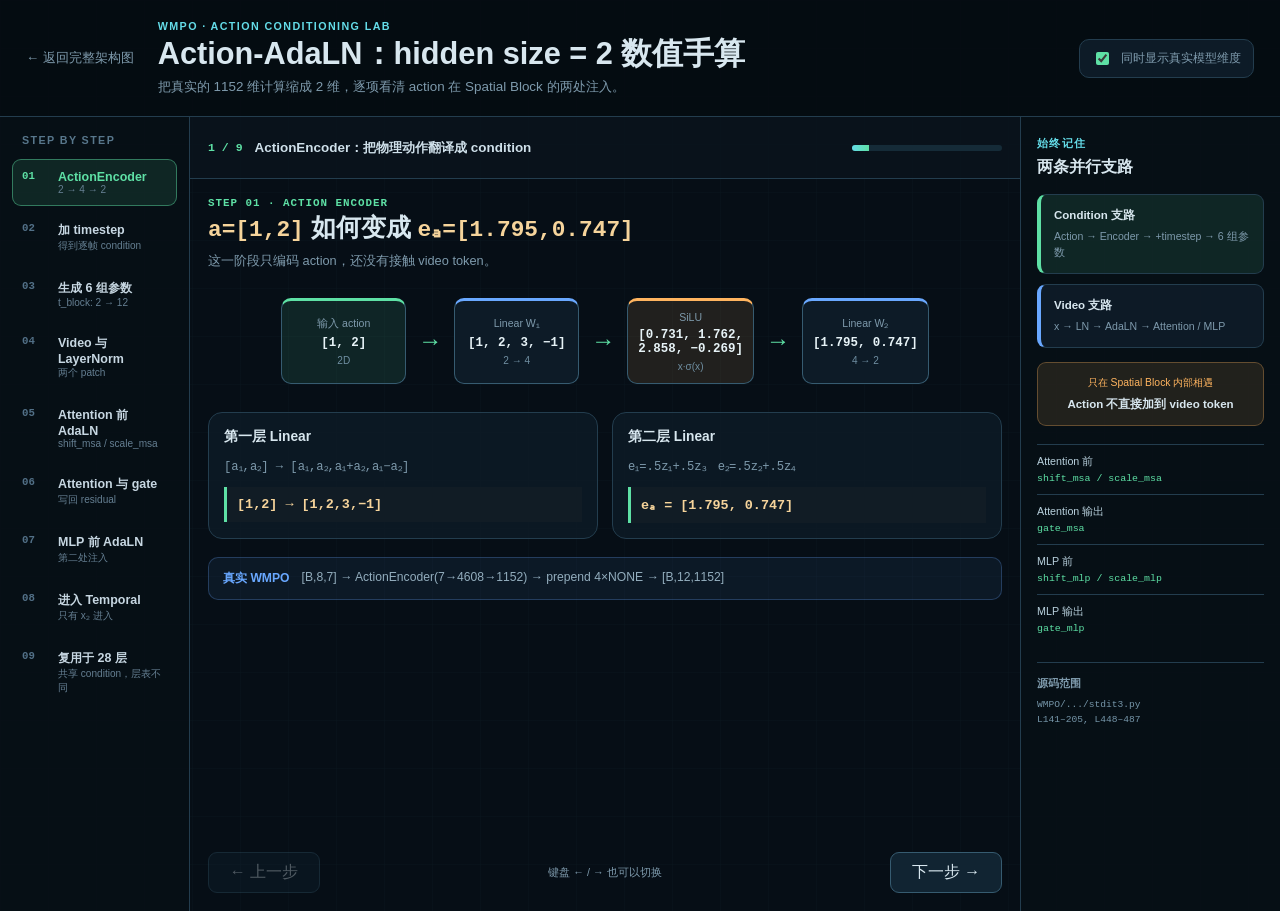
==== adaln-toy.html @ db5f6ac2 "Add STDiT3 architecture visualizer" ====
<!doctype html>
<html lang="zh-CN">
<head>
  <meta charset="UTF-8">
  <meta name="viewport" content="width=device-width, initial-scale=1.0">
  <meta name="color-scheme" content="dark">
  <title>Action-AdaLN 数值手算</title>
  <link rel="stylesheet" href="assets/adaln-toy.css">
</head>
<body class="show-real">
  <a class="skip-link" href="#lesson-stage">跳到当前步骤</a>

  <header class="toy-header">
    <div class="header-copy">
      <a href="overview.html" class="back-link">← 返回完整架构图</a>
      <div>
        <p class="eyebrow">WMPO · ACTION CONDITIONING LAB</p>
        <h1>Action-AdaLN：hidden size = 2 数值手算</h1>
        <p>把真实的 1152 维计算缩成 2 维，逐项看清 action 在 Spatial Block 的两处注入。</p>
      </div>
    </div>
    <label class="real-toggle">
      <input id="real-toggle" type="checkbox" checked>
      <span>同时显示真实模型维度</span>
    </label>
  </header>

  <main class="toy-shell">
    <nav class="step-nav" aria-label="手算步骤">
      <p class="nav-label">STEP BY STEP</p>
      <button type="button" class="step-button is-active" data-step="0"><span>01</span><strong>ActionEncoder</strong><small>2 → 4 → 2</small></button>
      <button type="button" class="step-button" data-step="1"><span>02</span><strong>加 timestep</strong><small>得到逐帧 condition</small></button>
      <button type="button" class="step-button" data-step="2"><span>03</span><strong>生成 6 组参数</strong><small>t_block: 2 → 12</small></button>
      <button type="button" class="step-button" data-step="3"><span>04</span><strong>Video 与 LayerNorm</strong><small>两个 patch</small></button>
      <button type="button" class="step-button" data-step="4"><span>05</span><strong>Attention 前 AdaLN</strong><small>shift_msa / scale_msa</small></button>
      <button type="button" class="step-button" data-step="5"><span>06</span><strong>Attention 与 gate</strong><small>写回 residual</small></button>
      <button type="button" class="step-button" data-step="6"><span>07</span><strong>MLP 前 AdaLN</strong><small>第二处注入</small></button>
      <button type="button" class="step-button" data-step="7"><span>08</span><strong>进入 Temporal</strong><small>只有 x₂ 进入</small></button>
      <button type="button" class="step-button" data-step="8"><span>09</span><strong>复用于 28 层</strong><small>共享 condition，层表不同</small></button>
    </nav>

    <section class="lesson" aria-label="Action-AdaLN 手算内容">
      <div class="lesson-toolbar">
        <div>
          <span id="step-counter">1 / 9</span>
          <strong id="step-title">ActionEncoder：把物理动作翻译成 condition</strong>
        </div>
        <div class="progress" role="progressbar" aria-label="学习进度" aria-valuemin="1" aria-valuemax="9" aria-valuenow="1">
          <div id="progress-bar"></div>
        </div>
      </div>

      <div id="lesson-stage" class="lesson-stage" tabindex="-1">
        <article class="lesson-step is-active" data-step-panel="0">
          <div class="step-heading">
            <p>STEP 01 · ACTION ENCODER</p>
            <h2><code>a=[1,2]</code> 如何变成 <code>eₐ=[1.795,0.747]</code></h2>
            <span class="takeaway">这一阶段只编码 action，还没有接触 video token。</span>
          </div>

          <div class="flow-line five">
            <div class="flow-node action"><small>输入 action</small><strong>[1, 2]</strong><em>2D</em></div>
            <i>→</i>
            <div class="flow-node"><small>Linear W₁</small><strong>[1, 2, 3, −1]</strong><em>2 → 4</em></div>
            <i>→</i>
            <div class="flow-node condition"><small>SiLU</small><strong>[0.731, 1.762,<br>2.858, −0.269]</strong><em>x·σ(x)</em></div>
            <i>→</i>
            <div class="flow-node"><small>Linear W₂</small><strong>[1.795, 0.747]</strong><em>4 → 2</em></div>
          </div>

          <div class="calc-grid">
            <section class="calc-card">
              <h3>第一层 Linear</h3>
              <code>[a₁,a₂] → [a₁,a₂,a₁+a₂,a₁−a₂]</code>
              <div class="equation">[1,2] → [1,2,3,−1]</div>
            </section>
            <section class="calc-card">
              <h3>第二层 Linear</h3>
              <code>e₁=.5z₁+.5z₃　e₂=.5z₂+.5z₄</code>
              <div class="equation">eₐ = [1.795, 0.747]</div>
            </section>
          </div>

          <div class="real-map">
            <strong>真实 WMPO</strong><span>[B,8,7] → ActionEncoder(7→4608→1152) → prepend 4×NONE → [B,12,1152]</span>
          </div>
        </article>

        <article class="lesson-step" data-step-panel="1">
          <div class="step-heading">
            <p>STEP 02 · PER-FRAME CONDITION</p>
            <h2>Action embedding 与 timestep embedding 逐元素相加</h2>
            <span class="takeaway">相加的是两个 condition 向量，不是把 action 加进 video feature。</span>
          </div>

          <div class="merge-diagram">
            <div class="merge-branch action"><small>ActionEncoder(aᵢ)</small><strong>[1.795, 0.747]</strong></div>
            <div class="merge-branch condition"><small>TimestepEmbedder(t)</small><strong>[0.2, −0.1]</strong></div>
            <div class="merge-symbol">＋</div>
            <div class="merge-result"><small>第 i 帧 condition cᵢ</small><strong>[1.995, 0.647]</strong></div>
          </div>

          <div class="formula-block">
            <span>逐帧公式</span>
            <code>cᵢ = Eₜ(t) + Eₐ(aᵢ)</code>
          </div>

          <div class="frame-strip" aria-label="12 帧 action 对齐">
            <div><b>frame 0</b><span>NONE</span></div><div><b>1</b><span>NONE</span></div><div><b>2</b><span>NONE</span></div><div><b>3</b><span>NONE</span></div>
            <div class="future"><b>4</b><span>a₀</span></div><div class="future"><b>5</b><span>a₁</span></div><div class="future"><b>6</b><span>a₂</span></div><div class="future"><b>7</b><span>a₃</span></div>
            <div class="future"><b>8</b><span>a₄</span></div><div class="future"><b>9</b><span>a₅</span></div><div class="future"><b>10</b><span>a₆</span></div><div class="future"><b>11</b><span>a₇</span></div>
          </div>

          <div class="real-map"><strong>真实 WMPO</strong><span>[B,1152] repeat 到 12 帧，再与 [B,12,1152] action embedding 相加。</span></div>
        </article>

        <article class="lesson-step" data-step-panel="2">
          <div class="step-heading">
            <p>STEP 03 · t_block</p>
            <h2><code>c=[1.995,0.647]</code> 投影成两条残差支路的 6 组参数</h2>
            <span class="takeaway">输出是调制参数，不是一个新的 feature layer。</span>
          </div>

          <div class="parameter-source">
            <div class="flow-node condition"><small>condition cᵢ</small><strong>[1.995, 0.647]</strong><em>2D</em></div>
            <i>→</i>
            <div class="flow-node action"><small>t_block</small><strong>2 → 12</strong><em>6 × hidden</em></div>
            <i>→</i>
            <div class="split-dot">分成 6 组</div>
          </div>

          <div class="parameter-groups">
            <section>
              <h3>① Self-Attention 支路</h3>
              <div class="parameter-row"><span>shift_msa</span><code>[ 0.10, −0.20 ]</code><small>加法偏移 β</small></div>
              <div class="parameter-row"><span>scale_msa</span><code>[ 0.05, 0.10 ]</code><small>乘法缩放 γ</small></div>
              <div class="parameter-row"><span>gate_msa</span><code>[ 0.80, 0.70 ]</code><small>残差门控 g</small></div>
            </section>
            <section>
              <h3>② MLP 支路</h3>
              <div class="parameter-row"><span>shift_mlp</span><code>[ −0.10, 0.05 ]</code><small>加法偏移 β</small></div>
              <div class="parameter-row"><span>scale_mlp</span><code>[ 0.02, −0.03 ]</code><small>乘法缩放 γ</small></div>
              <div class="parameter-row"><span>gate_mlp</span><code>[ 0.60, 0.90 ]</code><small>残差门控 g</small></div>
            </section>
          </div>

          <div class="real-map"><strong>真实 WMPO</strong><span>t_block: 1152 → 6912 = 6×1152，输出形状 [B,12,6,1152]。</span></div>
        </article>

        <article class="lesson-step" data-step-panel="3">
          <div class="step-heading">
            <p>STEP 04 · VIDEO BRANCH</p>
            <h2>另一条支路：两个空间 patch 先做 LayerNorm</h2>
            <span class="takeaway">这是 PatchEmbed 后的 Transformer hidden，不是 RGB 像素。</span>
          </div>

          <div class="matrix-flow">
            <div class="matrix-card">
              <small>输入 video feature x</small>
              <table><tr><td>1</td><td>3</td></tr><tr><td>2</td><td>0</td></tr></table>
              <em>2 patches × C=2</em>
            </div>
            <i>→</i>
            <div class="matrix-card norm">
              <small>LN(x)</small>
              <table><tr><td>−1</td><td>1</td></tr><tr><td>1</td><td>−1</td></tr></table>
              <em>每个 patch 沿 C 归一化</em>
            </div>
          </div>

          <div class="patch-calc">
            <div><strong>patch 0</strong><code>[1,3]　μ=2, σ≈1　→　[−1,1]</code></div>
            <div><strong>patch 1</strong><code>[2,0]　μ=1, σ≈1　→　[1,−1]</code></div>
          </div>

          <div class="real-map"><strong>真实 WMPO</strong><span>x 的符号形状为 [B,T,S,1152]；LayerNorm 设置 affine=False。</span></div>
        </article>

        <article class="lesson-step" data-step-panel="4">
          <div class="step-heading">
            <p>STEP 05 · ACTION-ADALN BEFORE ATTENTION</p>
            <h2>第一处真正注入：用 <code>shift_msa / scale_msa</code> 改写 LN(x)</h2>
            <span class="takeaway">同一帧的参数广播给这一帧的所有 S 个 patch。</span>
          </div>

          <div class="broadcast-diagram">
            <div class="parameter-stack">
              <div><span>scale_msa</span><code>[0.05, 0.10]</code></div>
              <div><span>shift_msa</span><code>[0.10, −0.20]</code></div>
              <b>沿 S 广播 ↓</b>
            </div>
            <div class="patch-results">
              <div class="patch-equation"><b>patch 0</b><code>[−1,1] × [1.05,1.10] + [0.10,−0.20]</code><strong>[−0.95, 0.90]</strong></div>
              <div class="patch-equation"><b>patch 1</b><code>[1,−1] × [1.05,1.10] + [0.10,−0.20]</code><strong>[1.15, −1.30]</strong></div>
            </div>
          </div>

          <div class="formula-block large"><span>AdaLN₁</span><code>h_attn = (1 + scale_msa) · LN₁(x) + shift_msa</code></div>

          <div class="matrix-card result-matrix">
            <small>Action-conditioned feature h_attn</small>
            <table><tr><td>−0.95</td><td>0.90</td></tr><tr><td>1.15</td><td>−1.30</td></tr></table>
            <em>Action 第一次真正改变 video hidden</em>
          </div>

          <div class="real-map"><strong>真实 WMPO</strong><span>shift/scale: [B,T,1,1152]，在每帧内部沿 S 个 spatial tokens 广播。</span></div>
        </article>

        <article class="lesson-step" data-step-panel="5">
          <div class="step-heading">
            <p>STEP 06 · SELF-ATTENTION + GATE</p>
            <h2>改变后的 hidden 生成 Q/K/V，Attention 输出再由 gate_msa 控制</h2>
            <span class="takeaway">shift/scale 改变“算什么”，gate 决定“写回多少”。</span>
          </div>

          <div class="qkv-flow">
            <div class="flow-node action"><small>h_attn</small><strong>Action-conditioned</strong></div><i>→</i>
            <div class="qkv-box"><b>Q=hWQ</b><b>K=hWK</b><b>V=hWV</b></div><i>→</i>
            <div class="flow-node"><small>Spatial Attention</small><strong>patch ↔ patch</strong></div>
          </div>

          <div class="matrix-equation-row">
            <div class="matrix-card"><small>Attn(h_attn)</small><table><tr><td>0.4</td><td>0.6</td></tr><tr><td>0.7</td><td>0.2</td></tr></table></div>
            <div class="operator">⊙<small>gate_msa<br>[0.8,0.7]</small></div>
            <div class="matrix-card"><small>gated attention</small><table><tr><td>0.32</td><td>0.42</td></tr><tr><td>0.56</td><td>0.14</td></tr></table></div>
            <div class="operator">＋<small>residual x</small></div>
            <div class="matrix-card result"><small>x₁</small><table><tr><td>1.32</td><td>3.42</td></tr><tr><td>2.56</td><td>0.14</td></tr></table></div>
          </div>

          <div class="formula-block large"><span>Attention 残差</span><code>x₁ = x + gate_msa · SpatialAttention(h_attn)</code></div>
          <div class="real-map"><strong>关键含义</strong><span>Action 通过 h_attn 改变 Q/K/V 和 attention matrix，并通过 gate_msa 控制结果写回 residual stream 的强度。</span></div>
        </article>

        <article class="lesson-step" data-step-panel="6">
          <div class="step-heading">
            <p>STEP 07 · ACTION-ADALN BEFORE MLP</p>
            <h2>第二处注入：对 x₁ 再做 LN₂ 与另一组 Action-AdaLN</h2>
            <span class="takeaway">Attention 和 MLP 使用不同的 shift、scale、gate。</span>
          </div>

          <div class="branch-pipeline">
            <div class="flow-node"><small>第一支路输出</small><strong>x₁</strong></div><i>→</i>
            <div class="flow-node"><small>Pre-Norm</small><strong>LN₂(x₁)</strong></div><i>→</i>
            <div class="flow-node action"><small>Action-AdaLN₂</small><strong>shift_mlp<br>scale_mlp</strong></div><i>→</i>
            <div class="flow-node"><small>Channel MLP</small><strong>2 → 4 → 2</strong></div><i>→</i>
            <div class="flow-node action"><small>gate + residual</small><strong>×gate_mlp + x₁</strong></div>
          </div>

          <div class="formula-stack">
            <code>h_mlp = (1 + scale_mlp) · LN₂(x₁) + shift_mlp</code>
            <code>x₂ = x₁ + gate_mlp · MLP(h_mlp)</code>
          </div>

          <div class="two-injection-summary">
            <section><b>注入点 ①</b><span>Self-Attention 前</span><code>shift_msa / scale_msa / gate_msa</code></section>
            <section><b>注入点 ②</b><span>MLP 前</span><code>shift_mlp / scale_mlp / gate_mlp</code></section>
          </div>

          <div class="real-map"><strong>一个 Spatial Block 完成</strong><span>输出 x₂ 仍为 [B,T,S,1152]，张量形状不变，内容已被 action 条件化。</span></div>
        </article>

        <article class="lesson-step" data-step-panel="7">
          <div class="step-heading">
            <p>STEP 08 · SPATIAL → TEMPORAL</p>
            <h2>进入 Temporal Block 的是 Spatial 输出 x₂，不是 Action-AdaLN 参数</h2>
            <span class="takeaway">Temporal 的直接 AdaLN condition 仍是全局 timestep。</span>
          </div>

          <div class="temporal-entry">
            <div class="spatial-block-box">
              <small>Action-conditioned Spatial Block</small>
              <strong>x → Attention 支路 → MLP 支路 → x₂</strong>
              <em>直接使用 action 生成的 6 组参数</em>
            </div>
            <i>→</i>
            <div class="reshape-box">
              <small>Rearrange</small>
              <strong>[B,T,S,C]</strong><b>↓</b><strong>[B·S,T,C]</strong>
            </div>
            <i>→</i>
            <div class="temporal-block-box">
              <small>Causal Temporal Block</small>
              <strong>同一空间位置沿 T 注意力</strong>
              <em>直接 condition：t_t = t_block(Eₜ(t))</em>
            </div>
          </div>

          <div class="not-entering">
            <div><b>进入 Temporal</b><span>x₂：已经包含 action 影响的 hidden state</span></div>
            <div><b>不直接进入 Temporal</b><span>shift_msa / scale_msa / gate_msa / shift_mlp / scale_mlp / gate_mlp</span></div>
          </div>

          <div class="formula-block large"><span>第 1 组 Block</span><code>x₁ = Temporal₁( Spatial₁(x₀, Action), timestep )</code></div>
          <div class="real-map"><strong>Temporal 形状</strong><span>[B,12,S,1152] → [B·S,12,1152]；当前 WMPO 使用 causal temporal attention。</span></div>
        </article>

        <article class="lesson-step" data-step-panel="8">
          <div class="step-heading">
            <p>STEP 09 · 28 LAYERS</p>
            <h2>ActionEncoder 与 t_block 算一次；condition 复用于 28 个 Spatial Block</h2>
            <span class="takeaway">共享的是 pᵢ，每层还会加自己的 scale_shift_tableₗ。</span>
          </div>

          <div class="shared-condition">
            <div class="condition-source"><small>每帧共享 condition</small><strong>pᵢ = t_block(Eₜ(t)+Eₐ(aᵢ))</strong><em>[6,C]</em></div>
            <div class="condition-bus"><span></span><b>同一个 pᵢ 广播到 28 层</b></div>
          </div>

          <div class="layer-sequence">
            <section><div class="table-chip">＋ Table₁</div><div class="layer spatial">Spatial 1<small>Pᵢ,₁=pᵢ+R₁</small></div><i>→</i><div class="layer temporal">Temporal 1<small>timestep</small></div></section>
            <section><div class="table-chip">＋ Table₂</div><div class="layer spatial">Spatial 2<small>Pᵢ,₂=pᵢ+R₂</small></div><i>→</i><div class="layer temporal">Temporal 2<small>timestep</small></div></section>
            <div class="omitted">⋯　Blocks 3–27　⋯</div>
            <section><div class="table-chip">＋ Table₂₈</div><div class="layer spatial">Spatial 28<small>Pᵢ,₂₈=pᵢ+R₂₈</small></div><i>→</i><div class="layer temporal">Temporal 28<small>timestep</small></div></section>
          </div>

          <div class="formula-stack final-formulas">
            <code>[β,γ,g]ᵢ,ₗ = pᵢ + scale_shift_tableₗ</code>
            <code>xᵐᵒᵈᵢ,ₗ = (1+γᵢ,ₗ)·LN(xᵢ,ₗ)+βᵢ,ₗ</code>
          </div>

          <div class="final-summary">
            <b>Action condition 是逐帧共享的</b><span>同一 pᵢ 被传给 28 个 Spatial Blocks。</span>
            <b>实际调制是 layer-specific 的</b><span>因为每层拥有不同的 scale_shift_tableₗ。</span>
          </div>

          <div class="real-map"><strong>真实主干</strong><span>[Spatial(action-conditioned) → Temporal(causal)] × 28 → Final Layer。</span></div>
        </article>
      </div>

      <footer class="lesson-footer">
        <button id="prev-step" type="button">← 上一步</button>
        <p>键盘 ← / → 也可以切换</p>
        <button id="next-step" type="button">下一步 →</button>
      </footer>
    </section>

    <aside class="concept-aside">
      <p class="aside-label">始终记住</p>
      <h2>两条并行支路</h2>
      <div class="aside-lane action">
        <b>Condition 支路</b>
        <span>Action → Encoder → +timestep → 6 组参数</span>
      </div>
      <div class="aside-lane video">
        <b>Video 支路</b>
        <span>x → LN → AdaLN → Attention / MLP</span>
      </div>
      <div class="aside-merge">
        <span>只在 Spatial Block 内部相遇</span>
        <strong>Action 不直接加到 video token</strong>
      </div>
      <dl>
        <div><dt>Attention 前</dt><dd>shift_msa / scale_msa</dd></div>
        <div><dt>Attention 输出</dt><dd>gate_msa</dd></div>
        <div><dt>MLP 前</dt><dd>shift_mlp / scale_mlp</dd></div>
        <div><dt>MLP 输出</dt><dd>gate_mlp</dd></div>
      </dl>
      <div class="source-note">
        <b>源码范围</b>
        <code>WMPO/.../stdit3.py<br>L141–205, L448–487</code>
      </div>
    </aside>
  </main>

  <script src="assets/adaln-toy.js"></script>
</body>
</html>
---- assets/adaln-toy.css ----
:root {
  color-scheme: dark;
  --bg: #071019;
  --panel: #0d1b27;
  --panel-2: #112432;
  --line: #233d4e;
  --line-strong: #365b70;
  --text: #d8e7ef;
  --muted: #7e9aac;
  --cyan: #64dce8;
  --green: #5ee0a5;
  --green-soft: rgba(94, 224, 165, .11);
  --orange: #ffb45f;
  --orange-soft: rgba(255, 180, 95, .11);
  --blue: #69a8ff;
  --red: #ff788d;
  --code: #f6d49b;
  --radius: 14px;
  font-family: Inter, "Segoe UI", "Microsoft YaHei", sans-serif;
}

* { box-sizing: border-box; }

html, body { min-height: 100%; }

body {
  margin: 0;
  overflow-x: hidden;
  background:
    linear-gradient(rgba(63, 105, 127, .055) 1px, transparent 1px),
    linear-gradient(90deg, rgba(63, 105, 127, .055) 1px, transparent 1px),
    var(--bg);
  background-size: 48px 48px;
  color: var(--text);
}

button, input { font: inherit; }
button { color: inherit; }
code { font-family: "Cascadia Code", Consolas, monospace; }

.skip-link {
  position: fixed;
  left: 12px;
  top: -80px;
  z-index: 99;
  padding: 10px 14px;
  background: var(--cyan);
  color: #061117;
  text-decoration: none;
}
.skip-link:focus { top: 12px; }

.toy-header {
  display: flex;
  min-height: 112px;
  align-items: center;
  justify-content: space-between;
  gap: 28px;
  padding: 20px 26px;
  border-bottom: 1px solid var(--line);
  background: rgba(5, 12, 18, .94);
}

.header-copy { display: flex; min-width: 0; align-items: center; gap: 24px; }
.back-link { flex: none; color: var(--muted); font-size: .82rem; text-decoration: none; }
.back-link:hover { color: var(--text); }
.eyebrow, .nav-label, .aside-label { margin: 0 0 5px; color: var(--cyan); font-size: .67rem; font-weight: 800; letter-spacing: .13em; }
h1 { margin: 0; font-size: clamp(1.45rem, 2.4vw, 2.15rem); line-height: 1.12; }
.header-copy > div > p:last-child { margin: 7px 0 0; color: var(--muted); font-size: .84rem; }

.real-toggle {
  display: flex;
  flex: none;
  align-items: center;
  gap: 9px;
  padding: 9px 12px;
  border: 1px solid var(--line);
  border-radius: 10px;
  background: var(--panel);
  color: var(--muted);
  font-size: .78rem;
}
.real-toggle input { accent-color: var(--green); }

.toy-shell {
  display: grid;
  grid-template-columns: 190px minmax(620px, 1fr) 260px;
  min-height: calc(100vh - 112px);
}

.step-nav {
  padding: 17px 12px;
  border-right: 1px solid var(--line);
  background: rgba(7, 15, 22, .94);
}
.nav-label { padding: 0 10px 8px; color: #58778c; }

.step-button {
  display: grid;
  width: 100%;
  grid-template-columns: 28px 1fr;
  gap: 0 8px;
  margin: 0 0 5px;
  padding: 10px 9px;
  border: 1px solid transparent;
  border-radius: 9px;
  background: transparent;
  cursor: pointer;
  text-align: left;
}
.step-button > span { grid-row: 1 / 3; color: #527087; font: 700 .67rem "Cascadia Code", monospace; }
.step-button strong { color: #c7d7e2; font-size: .78rem; }
.step-button small { color: #657f92; font-size: .63rem; }
.step-button:hover { background: var(--panel-2); }
.step-button.is-active { border-color: rgba(94,224,165,.45); background: var(--green-soft); }
.step-button.is-active > span, .step-button.is-active strong { color: var(--green); }

.lesson { min-width: 0; background: rgba(5, 12, 18, .35); }
.lesson-toolbar {
  display: flex;
  min-height: 62px;
  align-items: center;
  justify-content: space-between;
  gap: 20px;
  padding: 12px 18px;
  border-bottom: 1px solid var(--line);
  background: rgba(9, 19, 28, .9);
}
.lesson-toolbar > div:first-child { display: flex; min-width: 0; align-items: center; gap: 12px; }
#step-counter { flex: none; color: var(--green); font: 700 .72rem "Cascadia Code", monospace; }
#step-title { overflow: hidden; color: #cfe0ea; font-size: .84rem; text-overflow: ellipsis; white-space: nowrap; }
.progress { width: 150px; height: 6px; overflow: hidden; border-radius: 99px; background: #152b38; }
#progress-bar { width: 11.11%; height: 100%; background: linear-gradient(90deg, var(--cyan), var(--green)); transition: width .25s ease; }

.lesson-stage { min-height: 660px; padding: 18px; outline: none; }
.lesson-step { display: none; animation: step-in .2s ease; }
.lesson-step.is-active { display: block; }
@keyframes step-in { from { opacity: .35; transform: translateY(5px); } to { opacity: 1; transform: none; } }

.step-heading { margin-bottom: 18px; }
.step-heading p { margin: 0 0 4px; color: var(--green); font: 800 .68rem "Cascadia Code", monospace; letter-spacing: .09em; }
.step-heading h2 { margin: 0; font-size: clamp(1.15rem, 2vw, 1.55rem); line-height: 1.25; }
.step-heading h2 code { color: var(--code); font-size: .92em; }
.takeaway { display: block; margin-top: 8px; color: var(--muted); font-size: .8rem; }

.flow-line, .parameter-source, .qkv-flow, .branch-pipeline, .matrix-flow, .matrix-equation-row, .temporal-entry {
  display: flex;
  align-items: center;
  justify-content: center;
  gap: 12px;
}
.flow-line { margin: 28px 0; }
.flow-line > i, .parameter-source > i, .qkv-flow > i, .branch-pipeline > i, .matrix-flow > i, .temporal-entry > i {
  color: var(--green);
  font-size: 1.5rem;
  font-style: normal;
}

.flow-node {
  display: flex;
  min-width: 125px;
  min-height: 86px;
  flex-direction: column;
  align-items: center;
  justify-content: center;
  gap: 5px;
  padding: 10px;
  border: 1px solid var(--line-strong);
  border-top: 3px solid var(--blue);
  border-radius: 10px;
  background: var(--panel);
  text-align: center;
}
.flow-node.action { border-top-color: var(--green); background: var(--green-soft); }
.flow-node.condition { border-top-color: var(--orange); background: var(--orange-soft); }
.flow-node small { color: var(--muted); font-size: .66rem; }
.flow-node strong { color: #e7f3f7; font: 700 .78rem "Cascadia Code", monospace; }
.flow-node em { color: #6f8ea1; font-size: .63rem; font-style: normal; }

.calc-grid, .parameter-groups, .two-injection-summary { display: grid; grid-template-columns: repeat(2, minmax(0, 1fr)); gap: 14px; margin: 18px 0; }
.calc-card, .parameter-groups > section, .two-injection-summary > section {
  padding: 15px;
  border: 1px solid var(--line);
  border-radius: var(--radius);
  background: rgba(13, 27, 39, .78);
}
.calc-card h3, .parameter-groups h3 { margin: 0 0 10px; font-size: .86rem; }
.calc-card code { color: var(--muted); font-size: .76rem; }
.equation { margin-top: 12px; padding: 10px; border-left: 3px solid var(--green); background: #111c25; color: var(--code); font: 700 .84rem "Cascadia Code", monospace; }

.real-map { display: none; margin-top: 18px; padding: 12px 14px; border: 1px solid rgba(105,168,255,.26); border-radius: 10px; background: rgba(105,168,255,.07); font-size: .76rem; }
.show-real .real-map { display: flex; gap: 12px; }
.real-map strong { flex: none; color: var(--blue); }
.real-map span { color: #93adbd; }

.merge-diagram {
  position: relative;
  display: grid;
  max-width: 760px;
  grid-template-columns: 1fr 64px 1fr;
  grid-template-rows: auto auto;
  gap: 14px 22px;
  margin: 32px auto;
}
.merge-branch { padding: 16px; border: 1px solid var(--line); border-top: 3px solid var(--green); border-radius: 12px; background: var(--green-soft); text-align: center; }
.merge-branch.condition { grid-column: 1; grid-row: 2; border-top-color: var(--orange); background: var(--orange-soft); }
.merge-branch small, .merge-result small { display: block; margin-bottom: 7px; color: var(--muted); }
.merge-branch strong, .merge-result strong { color: var(--code); font: 800 1rem "Cascadia Code", monospace; }
.merge-symbol { grid-column: 2; grid-row: 1 / 3; align-self: center; color: var(--green); font-size: 2.4rem; text-align: center; }
.merge-result { grid-column: 3; grid-row: 1 / 3; align-self: center; padding: 24px 16px; border: 2px solid var(--green); border-radius: 14px; background: rgba(94,224,165,.14); text-align: center; }

.formula-block { display: flex; max-width: 760px; align-items: center; gap: 15px; margin: 18px auto; padding: 14px 16px; border-left: 4px solid var(--orange); background: #111b23; }
.formula-block span { flex: none; color: var(--muted); font-size: .72rem; }
.formula-block code { color: var(--code); font-size: .9rem; }
.formula-block.large { max-width: 900px; }

.frame-strip { display: grid; grid-template-columns: repeat(12, minmax(48px, 1fr)); gap: 5px; margin: 26px 0; }
.frame-strip div { padding: 8px 3px; border: 1px solid var(--line); border-radius: 7px; background: var(--panel); text-align: center; }
.frame-strip div.future { border-color: rgba(94,224,165,.4); background: var(--green-soft); }
.frame-strip b, .frame-strip span { display: block; font-size: .62rem; }
.frame-strip b { color: var(--muted); }
.frame-strip span { margin-top: 4px; color: #d8e8ef; font-family: "Cascadia Code", monospace; }

.parameter-source { margin: 18px 0 24px; }
.split-dot { padding: 12px 18px; border-radius: 99px; background: var(--green); color: #06120d; font-size: .74rem; font-weight: 800; }
.parameter-groups > section:first-child { border-top: 3px solid var(--cyan); }
.parameter-groups > section:last-child { border-top: 3px solid var(--green); }
.parameter-row { display: grid; grid-template-columns: 110px 1fr 90px; align-items: center; gap: 10px; padding: 10px 0; border-top: 1px solid var(--line); }
.parameter-row span { color: #b7d0dc; font: 700 .73rem "Cascadia Code", monospace; }
.parameter-row code { color: var(--code); font-size: .77rem; }
.parameter-row small { color: var(--muted); font-size: .63rem; text-align: right; }

.matrix-flow { margin: 38px 0; }
.matrix-card { min-width: 210px; padding: 15px; border: 1px solid var(--line); border-top: 3px solid var(--blue); border-radius: 12px; background: var(--panel); text-align: center; }
.matrix-card.norm, .matrix-card.result { border-top-color: var(--green); }
.matrix-card small { display: block; margin-bottom: 10px; color: var(--muted); }
.matrix-card em { display: block; margin-top: 9px; color: #6c889a; font-size: .64rem; font-style: normal; }
.matrix-card table { margin: auto; border-collapse: collapse; font: 800 .9rem "Cascadia Code", monospace; }
.matrix-card td { min-width: 58px; padding: 10px; border: 1px solid #426276; color: var(--code); }
.patch-calc { display: grid; max-width: 760px; grid-template-columns: 1fr 1fr; gap: 12px; margin: auto; }
.patch-calc div { padding: 13px; border: 1px solid var(--line); border-radius: 10px; background: rgba(13,27,39,.72); }
.patch-calc strong { display: block; margin-bottom: 7px; color: var(--green); }
.patch-calc code { color: #a7bfcc; font-size: .75rem; }

.broadcast-diagram { display: grid; grid-template-columns: 240px 1fr; gap: 18px; margin: 22px 0; }
.parameter-stack { padding: 15px; border: 1px solid rgba(94,224,165,.35); border-radius: 12px; background: var(--green-soft); }
.parameter-stack div { display: flex; justify-content: space-between; gap: 10px; padding: 9px 0; border-bottom: 1px solid rgba(94,224,165,.18); }
.parameter-stack span { color: var(--muted); font-size: .7rem; }
.parameter-stack code { color: var(--code); font-size: .72rem; }
.parameter-stack b { display: block; margin-top: 16px; color: var(--green); font-size: .73rem; text-align: center; }
.patch-results { display: grid; gap: 10px; }
.patch-equation { display: grid; grid-template-columns: 70px 1fr 130px; align-items: center; gap: 12px; padding: 13px; border: 1px solid var(--line); border-radius: 11px; background: var(--panel); }
.patch-equation b { color: var(--cyan); }
.patch-equation code { color: #9cb3c1; font-size: .72rem; }
.patch-equation strong { color: var(--code); font: 800 .78rem "Cascadia Code", monospace; }
.result-matrix { max-width: 300px; margin: 18px auto; border-color: rgba(94,224,165,.5); }

.qkv-flow, .branch-pipeline { margin: 30px 0; }
.qkv-box { display: flex; flex-direction: column; gap: 7px; padding: 13px 18px; border: 1px solid var(--line); border-radius: 10px; background: var(--panel-2); color: var(--code); font: .75rem "Cascadia Code", monospace; }
.matrix-equation-row { margin: 26px 0; }
.matrix-equation-row .matrix-card { min-width: 155px; }
.matrix-equation-row .matrix-card td { min-width: 45px; padding: 8px; }
.operator { color: var(--green); font-size: 1.7rem; text-align: center; }
.operator small { display: block; margin-top: 5px; color: var(--muted); font-size: .58rem; line-height: 1.4; }

.branch-pipeline { gap: 8px; }
.branch-pipeline .flow-node { min-width: 110px; }
.formula-stack { display: grid; gap: 10px; max-width: 850px; margin: 18px auto; }
.formula-stack code { padding: 14px 16px; border-left: 4px solid var(--green); background: #111b23; color: var(--code); font-size: .86rem; }
.two-injection-summary section { display: grid; grid-template-columns: 110px 1fr; gap: 7px 12px; }
.two-injection-summary b { grid-row: 1 / 3; color: var(--green); }
.two-injection-summary span { color: #c7d8e1; }
.two-injection-summary code { color: var(--muted); font-size: .72rem; }

.temporal-entry { margin: 42px 0; }
.spatial-block-box, .reshape-box, .temporal-block-box { min-height: 145px; padding: 17px; border: 1px solid var(--line); border-radius: 14px; background: var(--panel); text-align: center; }
.spatial-block-box { border-top: 3px solid var(--green); }
.temporal-block-box { border-top: 3px solid var(--cyan); }
.reshape-box { min-width: 150px; border-top: 3px solid var(--blue); }
.spatial-block-box small, .reshape-box small, .temporal-block-box small { display: block; margin-bottom: 12px; color: var(--muted); }
.spatial-block-box strong, .temporal-block-box strong { display: block; max-width: 240px; color: #e1eef3; font-size: .79rem; }
.spatial-block-box em, .temporal-block-box em { display: block; margin-top: 12px; color: #7692a3; font-size: .64rem; font-style: normal; }
.reshape-box strong, .reshape-box b { display: block; color: var(--code); font: 700 .74rem "Cascadia Code", monospace; }
.reshape-box b { margin: 6px; color: var(--green); }
.not-entering { display: grid; grid-template-columns: 1fr 1fr; gap: 12px; }
.not-entering div { padding: 14px; border: 1px solid var(--line); border-radius: 10px; background: rgba(13,27,39,.75); }
.not-entering div:first-child { border-left: 4px solid var(--green); }
.not-entering div:last-child { border-left: 4px solid var(--red); }
.not-entering b, .not-entering span { display: block; }
.not-entering b { margin-bottom: 7px; font-size: .76rem; }
.not-entering span { color: var(--muted); font-size: .69rem; }

.shared-condition { max-width: 880px; margin: 20px auto 10px; }
.condition-source { max-width: 520px; margin: auto; padding: 15px; border: 1px solid rgba(94,224,165,.4); border-radius: 12px; background: var(--green-soft); text-align: center; }
.condition-source small, .condition-source strong, .condition-source em { display: block; }
.condition-source small { color: var(--muted); }
.condition-source strong { margin: 7px 0; color: var(--code); font: 800 .82rem "Cascadia Code", monospace; }
.condition-source em { color: #7593a4; font-size: .63rem; font-style: normal; }
.condition-bus { position: relative; height: 54px; text-align: center; }
.condition-bus::before { content: ""; position: absolute; left: 50%; top: 0; width: 3px; height: 24px; background: var(--green); }
.condition-bus span { position: absolute; left: 8%; right: 8%; top: 23px; height: 3px; background: var(--green); }
.condition-bus b { position: relative; top: 34px; padding: 3px 8px; background: var(--bg); color: var(--green); font-size: .68rem; }
.layer-sequence { display: grid; grid-template-columns: repeat(4, minmax(0,1fr)); gap: 10px; margin-top: 12px; }
.layer-sequence section { position: relative; display: grid; grid-template-columns: 1fr 20px 1fr; align-items: center; gap: 5px; padding-top: 29px; }
.layer-sequence section::before { content: "↓"; position: absolute; top: 0; left: 50%; color: var(--green); }
.table-chip { position: absolute; left: 50%; top: 6px; transform: translateX(-50%); color: var(--orange); font: 700 .6rem "Cascadia Code", monospace; white-space: nowrap; }
.layer { min-height: 75px; padding: 12px 7px; border: 1px solid var(--line); border-radius: 9px; background: var(--panel); color: #d6e6ed; font-size: .72rem; text-align: center; }
.layer.spatial { border-top: 3px solid var(--green); }
.layer.temporal { border-top: 3px solid var(--cyan); }
.layer small { display: block; margin-top: 7px; color: var(--muted); font-size: .55rem; }
.layer-sequence section > i { color: var(--green); font-style: normal; }
.omitted { display: flex; min-height: 104px; align-items: center; justify-content: center; border: 1px dashed var(--line-strong); border-radius: 10px; color: var(--muted); font: .7rem "Cascadia Code", monospace; }
.final-formulas { grid-template-columns: 1fr 1fr; max-width: none; }
.final-summary { display: grid; grid-template-columns: 220px 1fr; gap: 8px 14px; padding: 15px; border: 1px solid var(--line); border-radius: 12px; background: rgba(13,27,39,.75); }
.final-summary b { color: var(--green); font-size: .75rem; }
.final-summary span { color: var(--muted); font-size: .72rem; }

.lesson-footer { display: flex; align-items: center; justify-content: space-between; padding: 13px 18px 18px; }
.lesson-footer button { min-width: 112px; padding: 9px 13px; border: 1px solid var(--line-strong); border-radius: 9px; background: var(--panel-2); cursor: pointer; }
.lesson-footer button:hover:not(:disabled) { border-color: var(--green); color: var(--green); }
.lesson-footer button:disabled { opacity: .35; cursor: default; }
.lesson-footer p { color: var(--muted); font-size: .67rem; }

.concept-aside { padding: 20px 16px; border-left: 1px solid var(--line); background: rgba(7,15,22,.94); }
.concept-aside h2 { margin: 0 0 16px; font-size: 1.02rem; }
.aside-lane { margin-bottom: 10px; padding: 13px; border: 1px solid var(--line); border-left: 4px solid var(--green); border-radius: 9px; background: var(--green-soft); }
.aside-lane.video { border-left-color: var(--blue); background: rgba(105,168,255,.07); }
.aside-lane b, .aside-lane span { display: block; }
.aside-lane b { margin-bottom: 6px; font-size: .72rem; }
.aside-lane span { color: var(--muted); font-size: .66rem; line-height: 1.45; }
.aside-merge { margin: 14px 0; padding: 13px; border: 1px solid rgba(255,180,95,.3); border-radius: 9px; background: var(--orange-soft); text-align: center; }
.aside-merge span, .aside-merge strong { display: block; }
.aside-merge span { color: var(--orange); font-size: .65rem; }
.aside-merge strong { margin-top: 7px; font-size: .72rem; }
.concept-aside dl { margin: 18px 0; }
.concept-aside dl div { padding: 10px 0; border-top: 1px solid var(--line); }
.concept-aside dt { color: #b8d0dc; font-size: .67rem; }
.concept-aside dd { margin: 4px 0 0; color: var(--green); font: .62rem "Cascadia Code", monospace; }
.source-note { padding-top: 14px; border-top: 1px solid var(--line); }
.source-note b, .source-note code { display: block; }
.source-note b { margin-bottom: 7px; color: var(--muted); font-size: .66rem; }
.source-note code { overflow-wrap: anywhere; color: #7595a8; font-size: .6rem; line-height: 1.5; }

@media (max-width: 1180px) {
  .toy-shell { grid-template-columns: 174px minmax(560px,1fr); }
  .concept-aside { display: none; }
  .flow-line { flex-wrap: wrap; }
  .branch-pipeline { flex-wrap: wrap; }
}

@media (max-width: 820px) {
  .toy-header { align-items: flex-start; flex-direction: column; }
  .header-copy { align-items: flex-start; flex-direction: column; gap: 10px; }
  .toy-shell { display: block; }
  .step-nav { display: flex; overflow-x: auto; gap: 6px; padding: 9px; border-right: 0; border-bottom: 1px solid var(--line); }
  .nav-label { display: none; }
  .step-button { flex: 0 0 150px; margin: 0; }
  .lesson-stage { min-height: 0; padding: 14px; }
  .lesson-toolbar { align-items: flex-start; flex-direction: column; }
  .progress { width: 100%; }
  .calc-grid, .parameter-groups, .two-injection-summary, .not-entering, .final-formulas { grid-template-columns: 1fr; }
  .frame-strip { grid-template-columns: repeat(6,1fr); }
  .broadcast-diagram { grid-template-columns: 1fr; }
  .matrix-equation-row, .temporal-entry { flex-wrap: wrap; }
  .layer-sequence { grid-template-columns: 1fr 1fr; }
}

@media (max-width: 560px) {
  .toy-header { padding: 16px; }
  .real-toggle { width: 100%; }
  .flow-line, .parameter-source, .qkv-flow, .branch-pipeline, .matrix-flow { flex-direction: column; }
  .flow-line > i, .parameter-source > i, .qkv-flow > i, .branch-pipeline > i, .matrix-flow > i { transform: rotate(90deg); }
  .flow-node { width: 100%; }
  .merge-diagram { display: flex; flex-direction: column; }
  .merge-symbol { transform: rotate(0); }
  .frame-strip { grid-template-columns: repeat(4,1fr); }
  .patch-calc { grid-template-columns: 1fr; }
  .patch-equation { grid-template-columns: 1fr; }
  .parameter-row { grid-template-columns: 1fr; }
  .parameter-row small { text-align: left; }
  .layer-sequence { grid-template-columns: 1fr; }
  .final-summary { grid-template-columns: 1fr; }
  .lesson-footer p { display: none; }
}

@media (prefers-reduced-motion: reduce) {
  .lesson-step { animation: none; }
  #progress-bar { transition: none; }
}
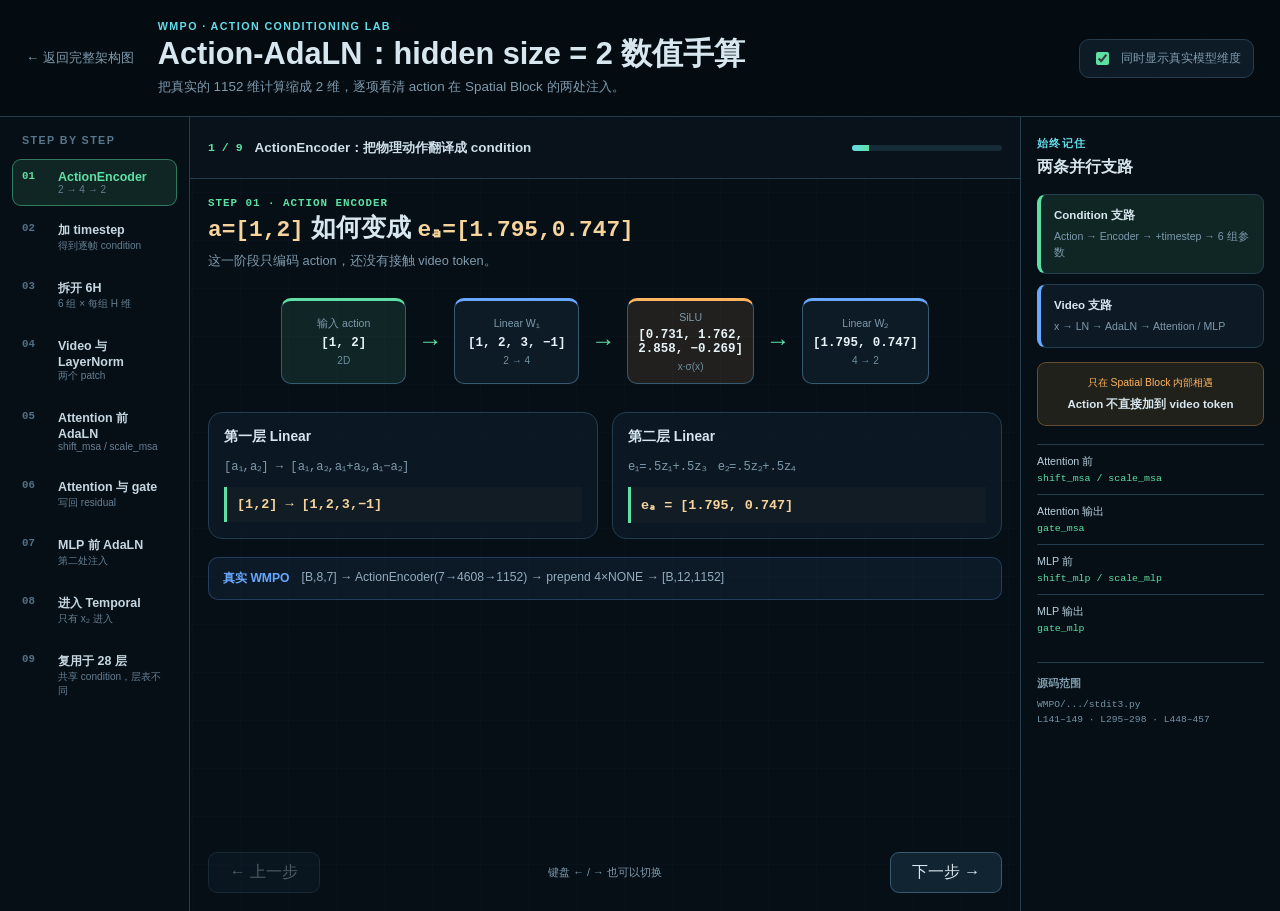
==== commit d8ea25d6: "Refine Action-AdaLN architecture visualizations" ====
--- a/adaln-toy.html
+++ b/adaln-toy.html
@@ -30,7 +30,7 @@
       <p class="nav-label">STEP BY STEP</p>
       <button type="button" class="step-button is-active" data-step="0"><span>01</span><strong>ActionEncoder</strong><small>2 → 4 → 2</small></button>
       <button type="button" class="step-button" data-step="1"><span>02</span><strong>加 timestep</strong><small>得到逐帧 condition</small></button>
-      <button type="button" class="step-button" data-step="2"><span>03</span><strong>生成 6 组参数</strong><small>t_block: 2 → 12</small></button>
+      <button type="button" class="step-button" data-step="2"><span>03</span><strong>拆开 6H</strong><small>6 组 × 每组 H 维</small></button>
       <button type="button" class="step-button" data-step="3"><span>04</span><strong>Video 与 LayerNorm</strong><small>两个 patch</small></button>
       <button type="button" class="step-button" data-step="4"><span>05</span><strong>Attention 前 AdaLN</strong><small>shift_msa / scale_msa</small></button>
       <button type="button" class="step-button" data-step="5"><span>06</span><strong>Attention 与 gate</strong><small>写回 residual</small></button>
@@ -117,34 +117,65 @@
         <article class="lesson-step" data-step-panel="2">
           <div class="step-heading">
             <p>STEP 03 · t_block</p>
-            <h2><code>c=[1.995,0.647]</code> 投影成两条残差支路的 6 组参数</h2>
-            <span class="takeaway">输出是调制参数，不是一个新的 feature layer。</span>
+            <h2><code>6H</code> 不是 6 个数，而是 <code>6 组 × 每组 H 个数</code></h2>
+            <span class="takeaway">本例 H=2，所以 t_block 输出 6×2=12 个数；每连续 2 个数构成一组 H 维向量。</span>
           </div>
 
           <div class="parameter-source">
-            <div class="flow-node condition"><small>condition cᵢ</small><strong>[1.995, 0.647]</strong><em>2D</em></div>
-            <i>→</i>
-            <div class="flow-node action"><small>t_block</small><strong>2 → 12</strong><em>6 × hidden</em></div>
-            <i>→</i>
-            <div class="split-dot">分成 6 组</div>
-          </div>
-
-          <div class="parameter-groups">
+            <div class="flow-node condition"><small>condition cᵢ</small><strong>[1.995, 0.647]</strong><em>H = 2 个数</em></div>
+            <i>→</i>
+            <div class="tblock-node">
+              <small>t_block</small>
+              <span>SiLU</span>
+              <i>→</i>
+              <span>Linear(H, 6H)</span>
+              <strong>2 → 12</strong>
+            </div>
+            <i>→</i>
+            <div class="sixh-result"><small>一条长向量</small><strong>6H = 6 × 2 = 12</strong><em>12 个数</em></div>
+          </div>
+
+          <section class="sixh-explainer" aria-labelledby="sixh-title">
+            <div class="sixh-title-row">
+              <div><small>t_block 的原始输出</small><h3 id="sixh-title">最后一维长度 = 12</h3></div>
+              <code>[B·T, 12]</code>
+            </div>
+
+            <div class="twelve-values" aria-label="12 个输出值，按顺序每两个切成一组">
+              <div class="parameter-pair attn-mod"><span class="pair-index">第 1 组</span><b>shift_msa</b><div><code>0.10</code><code>−0.20</code></div><small>H=2 个通道</small></div>
+              <div class="parameter-pair attn-mod"><span class="pair-index">第 2 组</span><b>scale_msa</b><div><code>0.05</code><code>0.10</code></div><small>H=2 个通道</small></div>
+              <div class="parameter-pair attn-gate"><span class="pair-index">第 3 组</span><b>gate_msa</b><div><code>0.80</code><code>0.70</code></div><small>H=2 个通道</small></div>
+              <div class="parameter-pair mlp-mod"><span class="pair-index">第 4 组</span><b>shift_mlp</b><div><code>−0.10</code><code>0.05</code></div><small>H=2 个通道</small></div>
+              <div class="parameter-pair mlp-mod"><span class="pair-index">第 5 组</span><b>scale_mlp</b><div><code>0.02</code><code>−0.03</code></div><small>H=2 个通道</small></div>
+              <div class="parameter-pair mlp-gate"><span class="pair-index">第 6 组</span><b>gate_mlp</b><div><code>0.60</code><code>0.90</code></div><small>H=2 个通道</small></div>
+            </div>
+
+            <div class="shape-pipeline" aria-label="源码中的 reshape、层参数相加、重新展平和切分顺序">
+              <div><small>t_block 输出</small><code>[B·T, 6H]</code></div><i>→</i>
+              <div><small>reshape</small><code>[B,T,6,H]</code></div><i>→</i>
+              <div><small>加本层 Table</small><code>+ [1,1,6,H]</code></div><i>→</i>
+              <div><small>rearrange</small><code>[B,T,1,6H]</code></div><i>→</i>
+              <div><small>chunk(6, dim=-1)</small><code>6 × [B,T,1,H]</code></div>
+            </div>
+            <p class="toy-table-note">为了只讲清 6H，这次手算把 <code>scale_shift_table</code> 设为 0；真实模型中每个 Spatial Block 都会先加上自己的一张 <code>[6,H]</code> 表。</p>
+          </section>
+
+          <div class="sixh-routing" aria-label="六组参数的使用位置">
             <section>
-              <h3>① Self-Attention 支路</h3>
-              <div class="parameter-row"><span>shift_msa</span><code>[ 0.10, −0.20 ]</code><small>加法偏移 β</small></div>
-              <div class="parameter-row"><span>scale_msa</span><code>[ 0.05, 0.10 ]</code><small>乘法缩放 γ</small></div>
-              <div class="parameter-row"><span>gate_msa</span><code>[ 0.80, 0.70 ]</code><small>残差门控 g</small></div>
+              <h3>Attention 半边</h3>
+              <div class="route-target"><code>shift_msa + scale_msa</code><i>→</i><b>Attention 前 AdaLN</b></div>
+              <div class="route-target"><code>gate_msa</code><i>→</i><b>Attention 输出写回</b></div>
             </section>
             <section>
-              <h3>② MLP 支路</h3>
-              <div class="parameter-row"><span>shift_mlp</span><code>[ −0.10, 0.05 ]</code><small>加法偏移 β</small></div>
-              <div class="parameter-row"><span>scale_mlp</span><code>[ 0.02, −0.03 ]</code><small>乘法缩放 γ</small></div>
-              <div class="parameter-row"><span>gate_mlp</span><code>[ 0.60, 0.90 ]</code><small>残差门控 g</small></div>
+              <h3>MLP 半边</h3>
+              <div class="route-target"><code>shift_mlp + scale_mlp</code><i>→</i><b>MLP 前 AdaLN</b></div>
+              <div class="route-target"><code>gate_mlp</code><i>→</i><b>MLP 输出写回</b></div>
             </section>
           </div>
 
-          <div class="real-map"><strong>真实 WMPO</strong><span>t_block: 1152 → 6912 = 6×1152，输出形状 [B,12,6,1152]。</span></div>
+          <div class="not-six-scalars"><strong>最容易误解的地方</strong><span><code>6H</code> ≠ 6 个标量。每一组都要逐通道调制 hidden，所以每组必须保留完整的 H 维。</span></div>
+
+          <div class="real-map"><strong>真实 WMPO</strong><span>H=1152：<code>[B·12,1152] → [B·12,6912]</code>，Block 内 reshape 为 <code>[B,12,6,1152]</code>。也就是 6 组参数，每组都有 1152 个通道值。</span></div>
         </article>
 
         <article class="lesson-step" data-step-panel="3">
@@ -357,7 +388,7 @@
       </dl>
       <div class="source-note">
         <b>源码范围</b>
-        <code>WMPO/.../stdit3.py<br>L141–205, L448–487</code>
+        <code>WMPO/.../stdit3.py<br>L141–149 · L295–298 · L448–457</code>
       </div>
     </aside>
   </main>
--- a/assets/adaln-toy.css
+++ b/assets/adaln-toy.css
@@ -223,6 +223,62 @@
 
 .parameter-source { margin: 18px 0 24px; }
 .split-dot { padding: 12px 18px; border-radius: 99px; background: var(--green); color: #06120d; font-size: .74rem; font-weight: 800; }
+.tblock-node, .sixh-result {
+  display: flex;
+  min-width: 180px;
+  min-height: 104px;
+  flex-direction: column;
+  align-items: center;
+  justify-content: center;
+  gap: 5px;
+  padding: 12px;
+  border: 1px solid var(--line-strong);
+  border-top: 3px solid var(--green);
+  border-radius: 11px;
+  background: var(--panel);
+  text-align: center;
+}
+.tblock-node small, .sixh-result small { color: var(--muted); font-size: .65rem; }
+.tblock-node span { color: #b8cdd8; font: 700 .7rem "Cascadia Code", monospace; }
+.tblock-node i { color: var(--green); font-style: normal; }
+.tblock-node strong, .sixh-result strong { color: var(--code); font: 800 .84rem "Cascadia Code", monospace; }
+.sixh-result { border-top-color: var(--orange); background: var(--orange-soft); }
+.sixh-result em { color: var(--orange); font-size: .66rem; font-style: normal; }
+.sixh-explainer { margin: 22px 0; }
+.sixh-title-row { display: flex; align-items: end; justify-content: space-between; gap: 16px; margin-bottom: 11px; }
+.sixh-title-row small { color: var(--muted); font-size: .66rem; }
+.sixh-title-row h3 { margin: 3px 0 0; font-size: .94rem; }
+.sixh-title-row > code { color: var(--code); font-size: .76rem; }
+.twelve-values { display: grid; grid-template-columns: repeat(6, minmax(118px, 1fr)); gap: 7px; }
+.parameter-pair { position: relative; padding: 11px 8px 10px; border-top: 4px solid var(--cyan); background: rgba(100,220,232,.07); text-align: center; }
+.parameter-pair.attn-gate { border-top-color: var(--blue); background: rgba(105,168,255,.07); }
+.parameter-pair.mlp-mod { border-top-color: var(--green); background: var(--green-soft); }
+.parameter-pair.mlp-gate { border-top-color: var(--orange); background: var(--orange-soft); }
+.parameter-pair .pair-index { display: block; margin-bottom: 5px; color: var(--muted); font-size: .59rem; }
+.parameter-pair b { display: block; min-height: 20px; color: #d9e9ef; font: 700 .68rem "Cascadia Code", monospace; }
+.parameter-pair > div { display: grid; grid-template-columns: 1fr 1fr; gap: 3px; margin: 8px 0 7px; }
+.parameter-pair > div code { padding: 8px 3px; background: rgba(6,15,22,.72); color: var(--code); font-size: .7rem; }
+.parameter-pair small { color: var(--muted); font-size: .58rem; }
+.shape-pipeline { display: grid; grid-template-columns: 1fr 20px 1fr 20px 1fr 20px 1fr 20px 1.15fr; align-items: center; gap: 5px; margin-top: 11px; padding: 11px 13px; border-left: 4px solid var(--green); background: rgba(13,27,39,.78); }
+.shape-pipeline div { min-width: 0; text-align: center; }
+.shape-pipeline small, .shape-pipeline code { display: block; }
+.shape-pipeline small { margin-bottom: 5px; color: var(--muted); font-size: .57rem; }
+.shape-pipeline code { color: var(--code); font-size: .62rem; white-space: nowrap; }
+.shape-pipeline i { color: var(--green); font-style: normal; text-align: center; }
+.toy-table-note { margin: 8px 0 0; color: var(--muted); font-size: .64rem; line-height: 1.55; }
+.toy-table-note code { color: var(--code); }
+.sixh-routing { display: grid; grid-template-columns: repeat(2, minmax(0,1fr)); gap: 12px; margin: 18px 0; }
+.sixh-routing > section { padding: 13px; border: 1px solid var(--line); border-top: 3px solid var(--cyan); border-radius: 11px; background: rgba(13,27,39,.74); }
+.sixh-routing > section:last-child { border-top-color: var(--green); }
+.sixh-routing h3 { margin: 0 0 9px; font-size: .78rem; }
+.route-target { display: grid; grid-template-columns: minmax(150px,1fr) 20px minmax(130px,1fr); align-items: center; gap: 7px; padding: 8px 0; border-top: 1px solid var(--line); }
+.route-target code { color: var(--code); font-size: .66rem; }
+.route-target i { color: var(--green); font-style: normal; }
+.route-target b { color: #c8dbe4; font-size: .68rem; }
+.not-six-scalars { display: flex; gap: 13px; margin-top: 16px; padding: 12px 14px; border-left: 4px solid var(--orange); background: var(--orange-soft); }
+.not-six-scalars strong { flex: none; color: var(--orange); font-size: .72rem; }
+.not-six-scalars span { color: #b7cbd5; font-size: .71rem; }
+.not-six-scalars code { color: var(--code); }
 .parameter-groups > section:first-child { border-top: 3px solid var(--cyan); }
 .parameter-groups > section:last-child { border-top: 3px solid var(--green); }
 .parameter-row { display: grid; grid-template-columns: 110px 1fr 90px; align-items: center; gap: 10px; padding: 10px 0; border-top: 1px solid var(--line); }
@@ -358,7 +414,12 @@
   .lesson-stage { min-height: 0; padding: 14px; }
   .lesson-toolbar { align-items: flex-start; flex-direction: column; }
   .progress { width: 100%; }
-  .calc-grid, .parameter-groups, .two-injection-summary, .not-entering, .final-formulas { grid-template-columns: 1fr; }
+  .calc-grid, .parameter-groups, .two-injection-summary, .not-entering, .final-formulas, .sixh-routing { grid-template-columns: 1fr; }
+  .twelve-values { grid-template-columns: repeat(3, minmax(118px, 1fr)); }
+  .shape-pipeline { grid-template-columns: 1fr 18px 1fr 18px 1fr; row-gap: 10px; }
+  .shape-pipeline div:nth-of-type(4) { grid-column: 1; }
+  .shape-pipeline i:nth-of-type(4) { grid-column: 2; }
+  .shape-pipeline div:nth-of-type(5) { grid-column: 3; }
   .frame-strip { grid-template-columns: repeat(6,1fr); }
   .broadcast-diagram { grid-template-columns: 1fr; }
   .matrix-equation-row, .temporal-entry { flex-wrap: wrap; }
@@ -378,6 +439,15 @@
   .patch-equation { grid-template-columns: 1fr; }
   .parameter-row { grid-template-columns: 1fr; }
   .parameter-row small { text-align: left; }
+  .tblock-node, .sixh-result { width: 100%; }
+  .twelve-values { grid-template-columns: repeat(2, minmax(0, 1fr)); }
+  .sixh-title-row { align-items: flex-start; flex-direction: column; }
+  .route-target { grid-template-columns: 1fr; }
+  .route-target i { transform: rotate(90deg); text-align: center; }
+  .not-six-scalars { flex-direction: column; }
+  .shape-pipeline { grid-template-columns: 1fr; }
+  .shape-pipeline div:nth-of-type(4), .shape-pipeline i:nth-of-type(4), .shape-pipeline div:nth-of-type(5) { grid-column: auto; }
+  .shape-pipeline i { transform: rotate(90deg); }
   .layer-sequence { grid-template-columns: 1fr; }
   .final-summary { grid-template-columns: 1fr; }
   .lesson-footer p { display: none; }
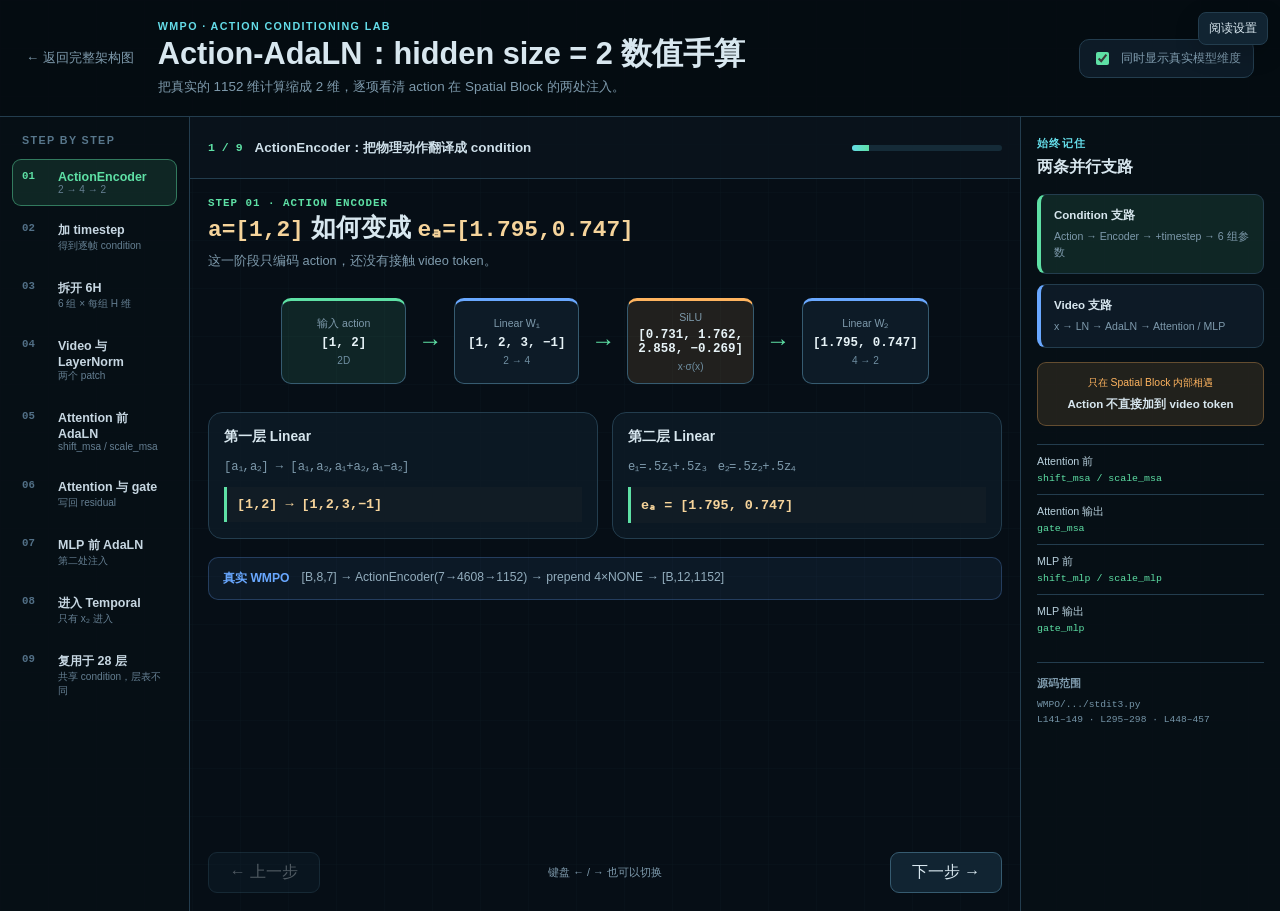
==== commit 89c75d4f: "Refine semantic zoom and architecture handoff visualization" ====
--- a/adaln-toy.html
+++ b/adaln-toy.html
@@ -6,6 +6,7 @@
   <meta name="color-scheme" content="dark">
   <title>Action-AdaLN 数值手算</title>
   <link rel="stylesheet" href="assets/adaln-toy.css">
+  <link rel="stylesheet" href="assets/preferences.css">
 </head>
 <body class="show-real">
   <a class="skip-link" href="#lesson-stage">跳到当前步骤</a>
@@ -394,5 +395,6 @@
   </main>
 
   <script src="assets/adaln-toy.js"></script>
+  <script src="assets/preferences.js"></script>
 </body>
 </html>
--- a/assets/preferences.css
+++ b/assets/preferences.css
@@ -0,0 +1,79 @@
+:root { --reader-scale: 1; }
+
+html[data-font-scale="90"] { font-size: 90%; }
+html[data-font-scale="115"] { font-size: 115%; }
+
+body.comfort-theme {
+  --bg: #11161c !important;
+  --panel: #171d24 !important;
+  --panel-2: #1b232c !important;
+  --panel2: #1b232c !important;
+  --panel-3: #202a34 !important;
+  --text: #e6edf3 !important;
+  --muted: #a3adb7 !important;
+  --line: #34404b !important;
+  --line-strong: #4a5966 !important;
+  background-color: #11161c !important;
+}
+
+body.grid-off,
+body.grid-off .diagram-viewport,
+body.grid-off .architecture-viewport,
+body.grid-off .architecture-canvas {
+  background-image: none !important;
+}
+
+body.motion-off *,
+body.motion-off *::before,
+body.motion-off *::after {
+  animation: none !important;
+  scroll-behavior: auto !important;
+  transition: none !important;
+}
+
+.display-settings {
+  position: fixed;
+  z-index: 1000;
+  right: 12px;
+  top: 12px;
+  color: var(--text, #e6edf3);
+  font-family: Inter, "Segoe UI", "Microsoft YaHei", sans-serif;
+}
+
+.display-settings summary {
+  width: max-content;
+  margin-left: auto;
+  padding: 7px 10px;
+  border: 1px solid var(--line, #34404b);
+  border-radius: 8px;
+  background: var(--panel-2, #1b232c);
+  color: var(--text, #e6edf3);
+  cursor: pointer;
+  font-size: 12px;
+  list-style: none;
+  box-shadow: 0 8px 24px rgba(0, 0, 0, .2);
+}
+
+.display-settings summary::-webkit-details-marker { display: none; }
+
+.display-settings[open] summary { border-bottom-right-radius: 0; border-bottom-left-radius: 0; }
+
+.display-settings-panel {
+  display: grid;
+  width: 230px;
+  gap: 10px;
+  padding: 12px;
+  border: 1px solid var(--line, #34404b);
+  border-radius: 9px 0 9px 9px;
+  background: var(--panel, #171d24);
+  box-shadow: 0 18px 48px rgba(0, 0, 0, .35);
+}
+
+.display-settings-panel > strong { font-size: 12px; }
+.display-settings-panel label { display: flex; align-items: center; justify-content: space-between; gap: 12px; color: var(--muted, #a3adb7); font-size: 11px; }
+.display-settings-panel select { min-width: 92px; padding: 4px 6px; border: 1px solid var(--line, #34404b); border-radius: 5px; background: var(--panel-2, #1b232c); color: var(--text, #e6edf3); }
+.display-settings-panel input { accent-color: var(--action, var(--green, #5ee0a5)); }
+
+@media (max-width: 720px) {
+  .display-settings { top: auto; bottom: 10px; }
+}
